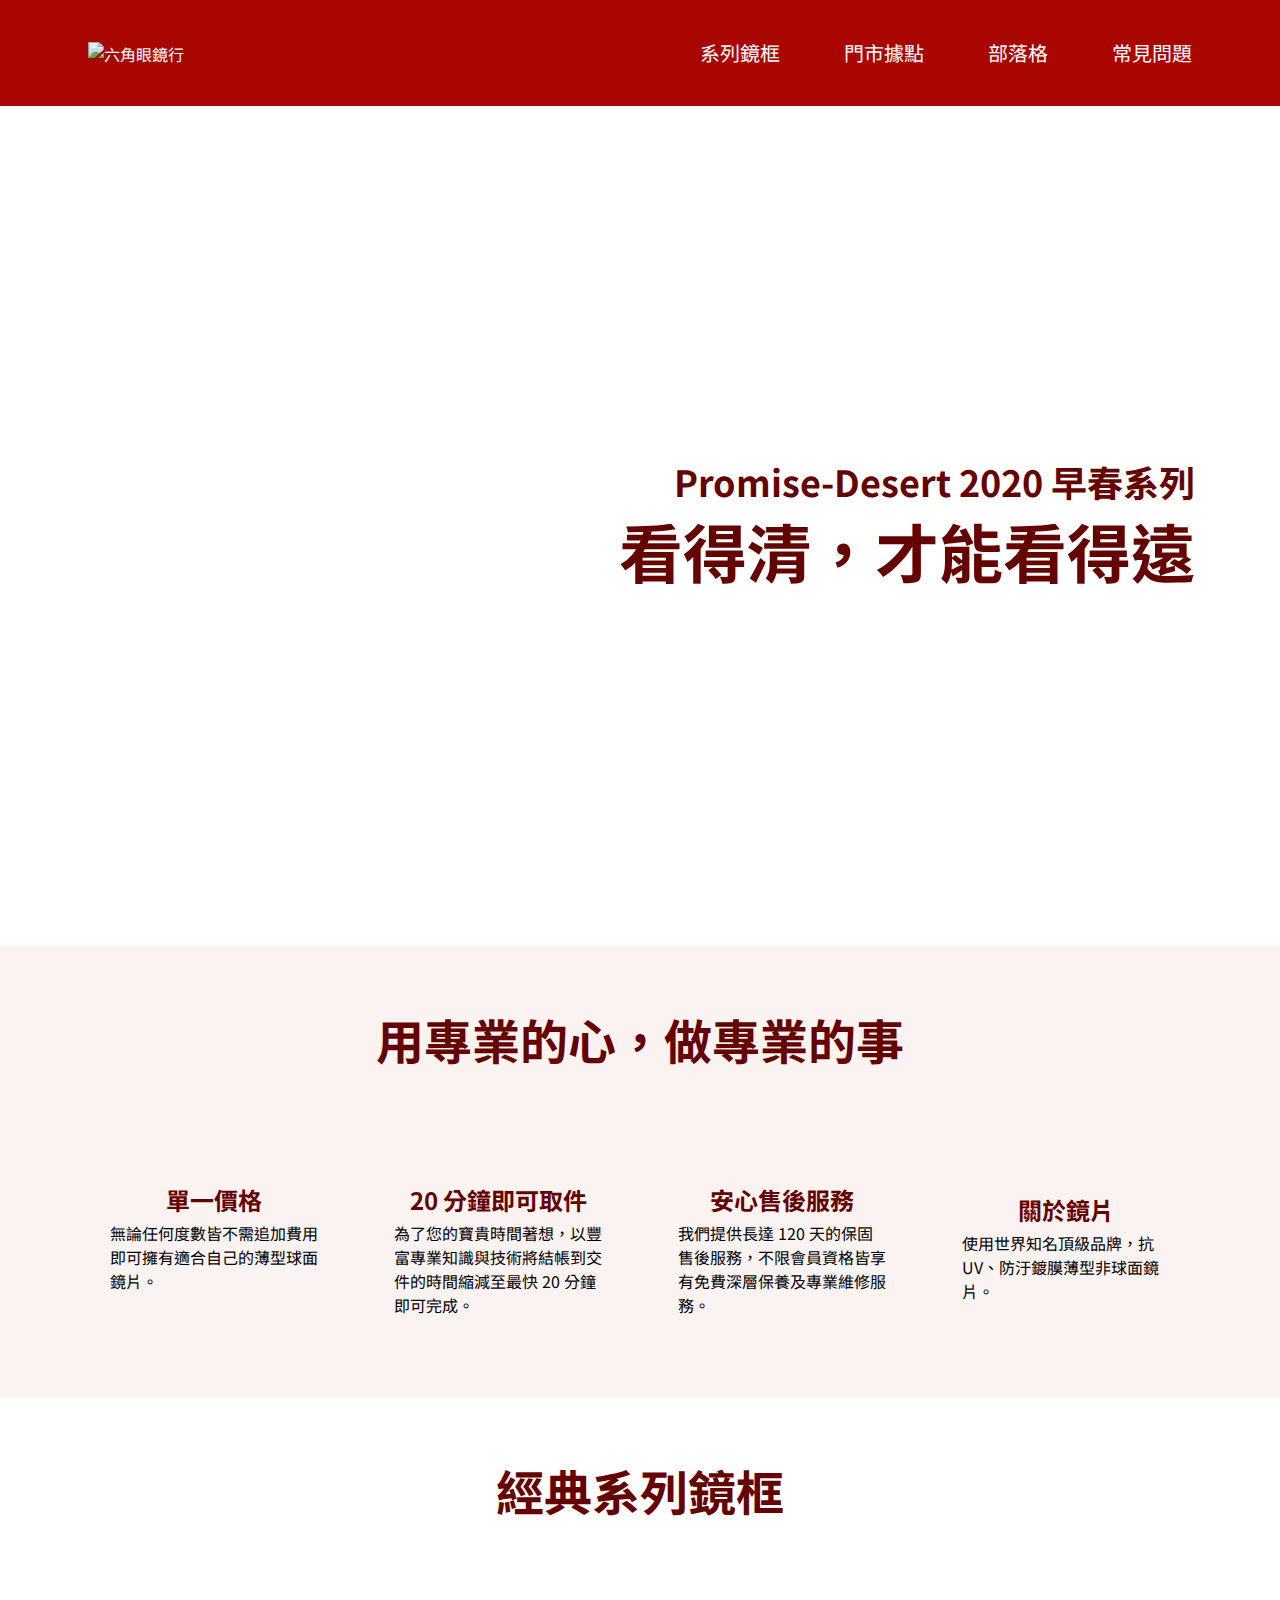
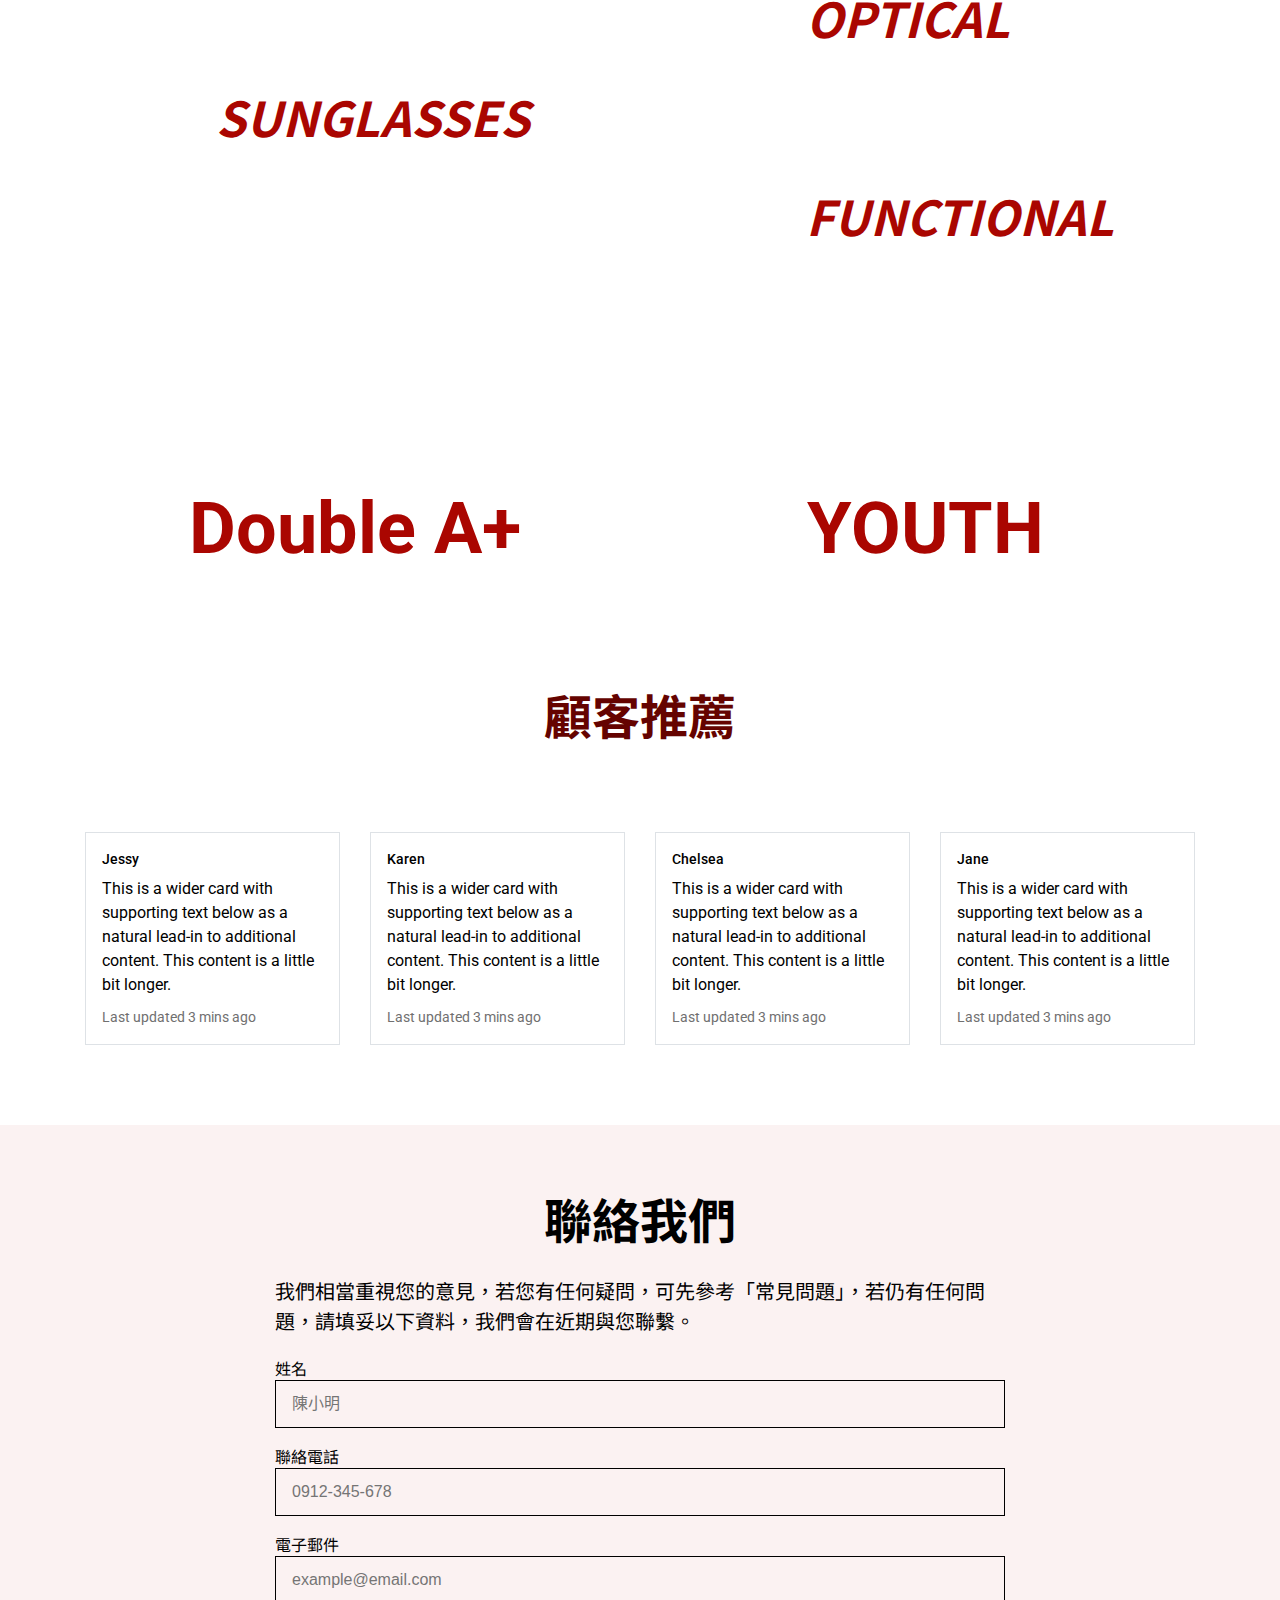
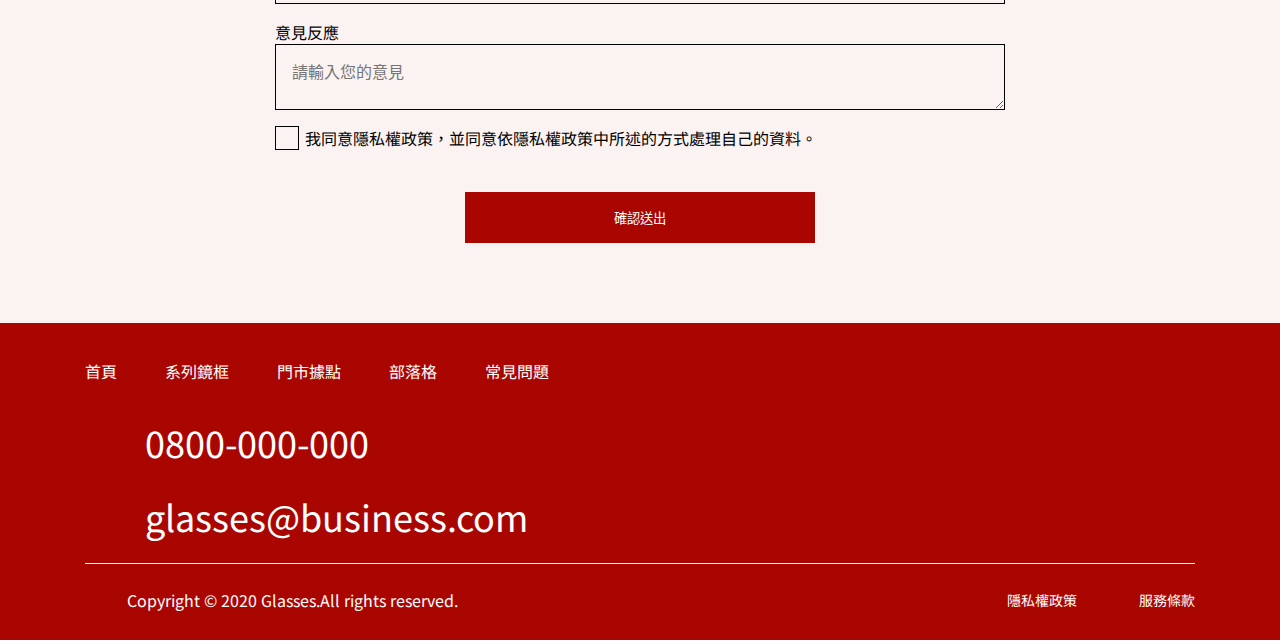
==== index.html @ c28e5b38 "first commit" ====
<!DOCTYPE html>
<html lang="zh-TW">

<head>
  <meta charset="UTF-8">
  <meta name="viewport" content="width=device-width, initial-scale=1.0">
  <meta http-equiv="X-UA-Compatible" content="ie=edge">
  <title>首頁</title>
  <link rel="stylesheet" href="./assets/style/all.css">
  <link href="https://fonts.googleapis.com/css2?family=Noto+Sans+TC:wght@100;300;400;500;700;900&display=swap" rel="stylesheet">
  <link href="https://fonts.googleapis.com/css2?family=Roboto:ital,wght@0,400;0,500;0,700;1,900&display=swap" rel="stylesheet">
</head>

<body>
  <nav class="navbar">
    <a href="index.html" class="logo">
      <img src="https://github.com/hexschool/webLayoutTraining1st/blob/master/week3/logo.png?raw=true"
        alt="六角眼鏡行">
    </a>
    <ul class="navbar-menu">
      <li><a href="#">系列鏡框</a></li>
      <li><a href="location.html">門市據點</a></li>
      <li><a href="#">部落格</a></li>
      <li><a href="fqa.html">常見問題</a></li>
    </ul>
  </nav>

  
<header class="banner">
  <div class="container d-flex flex-column justify-content-center">
    <div class="banner-txt">
      <h2 class="h3">Promise-Desert 2020 早春系列</h2>
      <h1 class="h1">看得清，才能看得遠</h1>
    </div>
  </div>
</header>
<section class="section-padding profession">
  <div class="container">
    <h3 class="section-title">用專業的心，做專業的事</h3>
    <ul class="profession-list d-flex justify-content-center">
      <li class="profession-list__item">
        <img src="https://raw.githubusercontent.com/hexschool/webLayoutTraining1st/4baf15e7aa2800a1e312de01435b7dbf6f654843/week3/icon-dollar.svg" alt="">
        <h4 class="h5">單一價格</h4>
        <p>無論任何度數皆不需追加費用即可擁有適合自己的薄型球面鏡片。</p>
      </li>
      <li class="profession-list__item">
        <img src="https://raw.githubusercontent.com/hexschool/webLayoutTraining1st/4baf15e7aa2800a1e312de01435b7dbf6f654843/week3/icon-clock.svg" alt="">
        <h4 class="h5">20 分鐘即可取件</h4>
        <p>為了您的寶貴時間著想，以豐富專業知識與技術將結帳到交件的時間縮減至最快 20 分鐘即可完成。</p>
      </li>
      <li class="profession-list__item">
        <img src="https://raw.githubusercontent.com/hexschool/webLayoutTraining1st/4baf15e7aa2800a1e312de01435b7dbf6f654843/week3/icon-heart.svg" alt="">
        <h4 class="h5">安心售後服務</h4>
        <p>我們提供長達 120 天的保固售後服務，不限會員資格皆享有免費深層保養及專業維修服務。</p>
      </li>
      <li class="profession-list__item">
        <img src="https://raw.githubusercontent.com/hexschool/webLayoutTraining1st/4baf15e7aa2800a1e312de01435b7dbf6f654843/week3/icon-glasses.svg" alt="">
        <h4 class="h5">關於鏡片</h4>
        <p>使用世界知名頂級品牌，抗UV、防汙鍍膜薄型非球面鏡片。</p>
      </li>
    </ul>
  </div>
</section>
<section class="section-padding classic">
  <div class="container">
    <h3 class="section-title">經典系列鏡框</h3>
    <ul class="classic-list">
      <li class="classic-list__item d-flex">
        <img class="classic-list__item-img"
          src="https://github.com/hexschool/webLayoutTraining1st/blob/master/week3/product-1.png?raw=true" alt="">
        <div class="classic-list__item-title d-flex align-items-center">
          <div class="classic-list__item-icon diamond"></div>
          <h4 class="h2">OPTICAL</h4>
        </div>
      </li>
      <li class="classic-list__item d-flex">
        <img class="classic-list__item-img"
          src="https://github.com/hexschool/webLayoutTraining1st/blob/master/week3/product-2-color.png?raw=true" alt="">
        <div class="classic-list__item-title d-flex align-items-center">
          <div class="classic-list__item-icon sun"></div>
          <h4 class="h2">SUNGLASSES</h4>
        </div>
      </li>
      <li class="classic-list__item d-flex">
        <img class="classic-list__item-img"
          src="https://github.com/hexschool/webLayoutTraining1st/blob/master/week3/product-3.png?raw=true" alt="">
        <div class="classic-list__item-title d-flex align-items-center">
          <div class="classic-list__item-icon thunder"></div>
          <h4 class="h2">FUNCTIONAL</h4>
        </div>
      </li>
    </ul>
  </div>
</section>
<section class="section-padding design">
  <div class="container">
    <h3 class="section-title">聯名設計鏡框</h3>
    <ul class="design-list d-flex justify-content-center">
      <li class="design-list__item">
        <img class="design-list__item-img" src="https://github.com/hexschool/webLayoutTraining1st/blob/master/week3/product-8.png?raw=true" alt="">
        <h4 class="design-list__item-title">Double A+</h4>
      </li>
      <li class="design-list__item">
        <img class="design-list__item-img" src="https://github.com/hexschool/webLayoutTraining1st/blob/master/week3/product-9.png?raw=true" alt="">
        <h4 class="design-list__item-title">YOUTH</h4>
      </li>
    </ul>
  </div>
</section>
<section class="section-padding card">
  <div class="container">
    <h3 class="section-title">顧客推薦</h3>
    <ul class="card-group d-flex justify-content-between">
      <li class="card-group__item">
        <img src="https://github.com/hexschool/webLayoutTraining1st/blob/master/week3/rec-1.png?raw=true" alt="" class="card-img">
        <div class="card-body">
          <div class="card-title">Jessy</div>
          <div class="card-txt">This is a wider card with supporting text below as a natural lead-in to additional content. This content is a little bit longer.</div>
          <div class="card-time">Last updated 3 mins ago</div>
        </div>
      </li>
      <li class="card-group__item">
        <img src="https://github.com/hexschool/webLayoutTraining1st/blob/master/week3/rec-2.png?raw=true" alt="" class="card-img">
        <div class="card-body">
          <div class="card-title">Karen</div>
          <div class="card-txt">This is a wider card with supporting text below as a natural lead-in to additional content. This content is a little bit longer.</div>
          <div class="card-time">Last updated 3 mins ago</div>
        </div>
      </li>
      <li class="card-group__item">
        <img src="https://github.com/hexschool/webLayoutTraining1st/blob/master/week3/rec-3.png?raw=true" alt="" class="card-img">
        <div class="card-body">
          <div class="card-title">Chelsea</div>
          <div class="card-txt">This is a wider card with supporting text below as a natural lead-in to additional content. This content is a little bit longer.</div>
          <div class="card-time">Last updated 3 mins ago</div>
        </div>
      </li>
      <li class="card-group__item">
        <img src="https://github.com/hexschool/webLayoutTraining1st/blob/master/week3/rec-4.png?raw=true" alt="" class="card-img">
        <div class="card-body">
          <div class="card-title">Jane</div>
          <div class="card-txt">This is a wider card with supporting text below as a natural lead-in to additional content. This content is a little bit longer.</div>
          <div class="card-time">Last updated 3 mins ago</div>
        </div>
      </li>
    </ul>
  </div>
</section>
<section class="section-padding contact">
  <div class="container">
    <h3 class="section-title">聯絡我們</h3>
    <form class="form">
      <p class="h6">我們相當重視您的意見，若您有任何疑問，可先參考「常見問題」，若仍有任何問題，請填妥以下資料，我們會在近期與您聯繫。</p>
      <div class="input-group">
        <label for="name">姓名</label>
        <input placeholder="陳小明" class="form-control" type="text" id="name">
      </div>
      <div class="input-group">
        <label for="tel">聯絡電話</label>
        <input placeholder="0912-345-678" class="form-control" type="tel" id="tel">
      </div>
      <div class="input-group">
        <label for="email">電子郵件</label>
        <input placeholder="example@email.com" class="form-control" type="email" id="email">
      </div>
      <div class="input-group">
        <label for="opinion">意見反應</label>
        <textarea placeholder="請輸入您的意見" class="form-control" id="opinion"></textarea>
      </div>
      <div class="form-check">
        <input class="form-check-input" type="checkbox" id="check">
        <label class="form-check-label" for="check">我同意隱私權政策，並同意依隱私權政策中所述的方式處理自己的資料。</label>
      </div>
      <input class="submit-btn" type="submit" value="確認送出">
    </form>
  </div>
</section>


  <footer class="footer">
    <div class="container">
      <div class="d-flex">
        <div>
          <ul class="footer-nav d-flex">
            <li><a href="index.html">首頁</a></li>
            <li><a href="#">系列鏡框</a></li>
            <li><a href="location.html">門市據點</a></li>
            <li><a href="#">部落格</a></li>
            <li><a href="fqa.html">常見問題</a></li>
          </ul>
          <p>
            <img src="https://raw.githubusercontent.com/hexschool/webLayoutTraining1st/4baf15e7aa2800a1e312de01435b7dbf6f654843/week3/icon-phone.svg" alt="">
            <a href="tel:+0800-000-000">0800-000-000</a>
          </p>
          <p>
            <img src="https://raw.githubusercontent.com/hexschool/webLayoutTraining1st/4baf15e7aa2800a1e312de01435b7dbf6f654843/week3/icon-mail.svg" alt="">
            <a href="mailto:glasses@business.com">glasses@business.com</a>
          </p>  
        </div>
        <ul class="footer-social d-flex">
          <li>
            <a href="#">
              <img src="https://raw.githubusercontent.com/hexschool/webLayoutTraining1st/4baf15e7aa2800a1e312de01435b7dbf6f654843/week3/icon-fb.svg" alt="">
            </a>
          </li>
          <li>
            <a href="#">
              <img src="https://raw.githubusercontent.com/hexschool/webLayoutTraining1st/4baf15e7aa2800a1e312de01435b7dbf6f654843/week3/icon-ig.svg" alt="">
            </a>
          </li>
          <li>
            <a href="#">
              <img src="https://raw.githubusercontent.com/hexschool/webLayoutTraining1st/4baf15e7aa2800a1e312de01435b7dbf6f654843/week3/icon-line.svg" alt="">
            </a>
          </li>
        </ul>
      </div>     
      <div class="footer-copyright">
        <div class="footer-logo">
          <img src="https://github.com/hexschool/webLayoutTraining1st/blob/master/week3/logo.png?raw=true" alt="">
          <span>Copyright © 2020 Glasses.All rights reserved.</span>
        </div>
        <ul class="policy">
          <li><a href="#">隱私權政策</a></li>
          <li><a href="#">服務條款</a></li>
        </ul>
      </div>
    </div>    
  </footer>

  <script src="./assets/js/vendors.js"></script>
  <script src="./assets/js/all.js"></script>
</body>

</html>
---- assets/style/all.css ----
@charset "UTF-8";
.d-flex {
  display: -webkit-box;
  display: -ms-flexbox;
  display: flex; }

.flex-column {
  -webkit-box-orient: vertical;
  -webkit-box-direction: normal;
      -ms-flex-direction: column;
          flex-direction: column; }

.justify-content-center {
  -webkit-box-pack: center;
      -ms-flex-pack: center;
          justify-content: center; }

.justify-content-end {
  -webkit-box-pack: end;
      -ms-flex-pack: end;
          justify-content: flex-end; }

.justify-content-between {
  -webkit-box-pack: justify;
      -ms-flex-pack: justify;
          justify-content: space-between; }

.align-items-center {
  -webkit-box-align: center;
      -ms-flex-align: center;
          align-items: center; }

.flex-wrap {
  -ms-flex-wrap: wrap;
      flex-wrap: wrap; }

.h1 {
  font-size: 4rem; }

.h2 {
  font-size: 3rem; }

.h3 {
  font-size: 2.25rem; }

.h4 {
  font-size: 2rem; }

.h5 {
  font-size: 1.5rem; }

.h6 {
  font-size: 1.25rem; }

.pt-8 {
  padding-top: 64px; }

.pb-10 {
  padding-top: 80px; }

/* http://meyerweb.com/eric/tools/css/reset/ 
  v2.0 | 20110126
  License: none (public domain)
*/
html, body, div, span, applet, object, iframe,
h1, h2, h3, h4, h5, h6, p, blockquote, pre,
a, abbr, acronym, address, big, cite, code,
del, dfn, em, img, ins, kbd, q, s, samp,
small, strike, strong, sub, sup, tt, var,
b, u, i, center,
dl, dt, dd, ol, ul, li,
fieldset, form, label, legend,
table, caption, tbody, tfoot, thead, tr, th, td,
article, aside, canvas, details, embed,
figure, figcaption, footer, header, hgroup,
menu, nav, output, ruby, section, summary,
time, mark, audio, video {
  margin: 0;
  padding: 0;
  border: 0;
  font-size: 100%;
  font: inherit;
  vertical-align: baseline; }

/* HTML5 display-role reset for older browsers */
article, aside, details, figcaption, figure,
footer, header, hgroup, menu, nav, section {
  display: block; }

body {
  line-height: 1; }

ol, ul {
  list-style: none; }

blockquote, q {
  quotes: none; }

blockquote:before, blockquote:after,
q:before, q:after {
  content: '';
  content: none; }

table {
  border-collapse: collapse;
  border-spacing: 0; }

*, *::before, *::after {
  -webkit-box-sizing: border-box;
          box-sizing: border-box; }

img {
  max-width: 100%;
  height: auto;
  vertical-align: middle; }

a {
  text-decoration: none;
  display: block;
  color: #fff; }

html {
  font-size: 16px; }

body {
  font-family: -apple-system, BlinkMacSystemFont, "Segoe UI", "Microsoft JhengHei", "Noto Sans TC", Roboto, "Helvetica Neue", Arial, sans-serif;
  line-height: 1.5; }

h1, h2, h3, h4, h5, h6 {
  font-weight: bold;
  line-height: 1.4;
  font-family: 'Noto Sans TC', sans-serif; }

.navbar {
  background-color: #AA0601;
  display: -webkit-box;
  display: -ms-flexbox;
  display: flex;
  -webkit-box-pack: justify;
      -ms-flex-pack: justify;
          justify-content: space-between;
  -webkit-box-align: center;
      -ms-flex-align: center;
          align-items: center;
  padding: 30px 88px; }

.navbar-menu {
  display: -webkit-box;
  display: -ms-flexbox;
  display: flex;
  -ms-flex-wrap: wrap;
      flex-wrap: wrap; }
  .navbar-menu a {
    font-size: 20px;
    margin-left: 64px;
    position: relative;
    padding: 8px 0; }
    .navbar-menu a:hover:after {
      left: 0;
      right: 0; }
    .navbar-menu a:after {
      content: '';
      position: absolute;
      left: 50%;
      right: 50%;
      height: 2px;
      background-color: #fff;
      bottom: 0px;
      -webkit-transition: .3s;
      -o-transition: .3s;
      transition: .3s; }

@media (max-width: 992px) {
  .navbar {
    padding: 30px 39px; }
  .navbar-menu a {
    margin-left: 40px; } }

@media (max-width: 767px) {
  .navbar {
    display: block;
    padding: 0px; }
  .logo {
    padding: 10px 0;
    text-align: center; }
    .logo img {
      width: 48px; }
  .navbar-menu {
    -webkit-box-pack: center;
        -ms-flex-pack: center;
            justify-content: center; }
    .navbar-menu li {
      width: 50%;
      text-align: center;
      border: 1px solid #fff; }
    .navbar-menu a {
      margin-left: 0px; }
      .navbar-menu a:hover {
        background-color: #450200; }
      .navbar-menu a:after {
        display: none; } }

.footer {
  background-color: #AA0601;
  padding: 36px 0 28px; }
  .footer a {
    -webkit-transform: translateY(0px);
        -ms-transform: translateY(0px);
            transform: translateY(0px);
    -webkit-transition: .3s;
    -o-transition: .3s;
    transition: .3s; }
    .footer a:hover {
      -webkit-transform: translateY(-4px);
          -ms-transform: translateY(-4px);
              transform: translateY(-4px); }
  .footer p {
    display: -webkit-box;
    display: -ms-flexbox;
    display: flex;
    font-size: 36px;
    margin-bottom: 20px; }
    .footer p img {
      width: 48px;
      margin-right: 12px; }

.footer-nav {
  margin-bottom: 32px; }
  .footer-nav li + li {
    margin-left: 48px; }
  .footer-nav a {
    font-size: 16px; }

.footer-copyright {
  display: -webkit-box;
  display: -ms-flexbox;
  display: flex;
  -webkit-box-align: center;
      -ms-flex-align: center;
          align-items: center;
  padding-top: 24px;
  border-top: 1px solid #fff;
  color: #fff; }

.footer-logo img {
  margin-right: 38px; }

.footer-logo span {
  font-size: 16px; }

.policy {
  display: -webkit-box;
  display: -ms-flexbox;
  display: flex;
  margin-left: auto; }
  .policy li:first-child {
    margin-right: 62px; }
  .policy a {
    font-size: 14px; }

.footer-social {
  margin-left: auto; }
  .footer-social li {
    margin-left: 32px; }

@media (max-width: 992px) {
  .footer {
    padding: 40px 0; }
    .footer p {
      font-size: 20px;
      margin-bottom: 15px; }
      .footer p:last-child {
        margin-bottom: 28px; }
      .footer p img {
        width: 28px;
        margin-right: 10px; }
  .footer-nav {
    margin-bottom: 24px; }
    .footer-nav li + li {
      margin-left: 40px; }
  .footer-social li {
    margin-left: 24px; }
  .footer-social img {
    width: 24px; }
  .footer-logo img {
    display: none; }
  .policy li:first-child {
    margin-right: 24px; } }

@media (max-width: 767px) {
  .footer {
    padding: 24px 0 21px; }
    .footer p {
      font-size: 16px;
      margin-bottom: 8px; }
      .footer p:last-child {
        margin-bottom: 24px; }
      .footer p img {
        width: 20px;
        margin-right: 5px; }
  .footer-nav {
    display: none; }
  .footer-copyright {
    -webkit-box-orient: vertical;
    -webkit-box-direction: normal;
        -ms-flex-direction: column;
            flex-direction: column;
    -webkit-box-align: start;
        -ms-flex-align: start;
            align-items: start;
    padding-top: 18px;
    position: relative; }
  .footer-logo img {
    display: block;
    width: 46px;
    margin-right: 0;
    position: absolute;
    bottom: 0;
    right: 0; }
  .policy {
    display: block;
    margin-left: 0; }
    .policy li {
      margin-top: 8px; } }

.container {
  max-width: 1110px;
  margin: 0 auto; }

@media (max-width: 992px) {
  .container {
    max-width: 960px;
    margin: 0 auto;
    padding: 0 39px; } }

@media (max-width: 767px) {
  .container {
    max-width: 100%;
    margin: 0 auto;
    padding: 0 15px; } }

.banner {
  height: 840px;
  background: url(https://github.com/hexschool/webLayoutTraining1st/blob/master/week3/banner.png?raw=true) center center/cover; }
  .banner .container {
    height: 100%; }

.banner-txt {
  text-align: right;
  color: #650300; }

@media (max-width: 992px) {
  .banner-txt .h1 {
    font-size: 48px; }
  .banner-txt .h3 {
    font-size: 20px; } }

@media (max-width: 767px) {
  .banner {
    height: 394px; }
  .banner-txt .h1 {
    font-size: 32px; }
  .banner-txt .h3 {
    font-size: 16px; } }

.section-padding {
  padding-top: 60px;
  padding-bottom: 80px; }

.section-title {
  text-align: center;
  font-size: 48px;
  margin-bottom: 60px;
  color: #650300; }

@media (max-width: 992px) {
  .section-padding {
    padding: 40px 0px; }
  .section-title {
    font-size: 32px;
    margin-bottom: 32px; } }

@media (max-width: 767px) {
  .section-padding {
    padding: 32px 0px; }
  .section-title {
    font-size: 24px;
    margin-bottom: 20px; } }

.profession {
  background-color: #AA06010D; }
  .profession .h5 {
    color: #650300;
    margin-bottom: 4px; }

.profession-list {
  -webkit-box-align: baseline;
      -ms-flex-align: baseline;
          align-items: baseline; }
  .profession-list__item {
    text-align: center;
    width: 208px;
    cursor: pointer; }
    .profession-list__item:nth-child(n+2) {
      margin-left: 76px; }
    .profession-list__item:last-child img {
      margin: 30px 0; }
    .profession-list__item img {
      margin-bottom: 40px;
      -webkit-transform: rotateY(0deg) translateY(0px);
              transform: rotateY(0deg) translateY(0px);
      -webkit-transition: .5s;
      -o-transition: .5s;
      transition: .5s; }
    .profession-list__item p {
      text-align: left; }
    .profession-list__item:hover img {
      -webkit-transform: rotateY(180deg) translateY(-10px);
              transform: rotateY(180deg) translateY(-10px); }

@media (max-width: 992px) {
  .profession-list {
    -ms-flex-wrap: wrap;
        flex-wrap: wrap;
    -webkit-box-pack: justify;
        -ms-flex-pack: justify;
            justify-content: space-between;
    width: 597px;
    margin: auto; }
    .profession-list__item {
      width: 237px;
      margin-bottom: 40px; }
      .profession-list__item:nth-child(n+2) {
        margin-left: 0px; }
      .profession-list__item:nth-child(n+3) {
        margin-bottom: 0px; }
      .profession-list__item:last-child img {
        margin: 12px 0; }
      .profession-list__item img {
        margin-bottom: 16px;
        width: 80px; }
      .profession-list__item .h5 {
        font-size: 20px; } }

@media (max-width: 767px) {
  .profession-list {
    width: initial;
    -ms-flex-wrap: wrap;
        flex-wrap: wrap;
    -webkit-box-orient: vertical;
    -webkit-box-direction: normal;
        -ms-flex-direction: column;
            flex-direction: column;
    -webkit-box-align: center;
        -ms-flex-align: center;
            align-items: center; }
    .profession-list__item:nth-child(3) {
      margin-bottom: 40px; } }

.classic-list__item:nth-child(n+2) {
  margin-top: 32px; }

.classic-list__item:nth-child(2) {
  -webkit-box-orient: horizontal;
  -webkit-box-direction: reverse;
      -ms-flex-direction: row-reverse;
          flex-direction: row-reverse; }
  .classic-list__item:nth-child(2) .classic-list__item-img {
    -webkit-filter: grayscale(100%);
            filter: grayscale(100%);
    -webkit-transition: .2s;
    -o-transition: .2s;
    transition: .2s; }
    .classic-list__item:nth-child(2) .classic-list__item-img:hover {
      -webkit-filter: grayscale(0%);
              filter: grayscale(0%); }

.classic-list__item-img {
  width: 635px; }

.classic-list__item-title {
  font-weight: 900;
  font-style: italic;
  font-family: 'Roboto', sans-serif;
  margin: 0 30px;
  color: #AA0601; }

.classic-list__item-icon {
  margin-right: 8px;
  height: 48px;
  width: 48px;
  background-position: center center;
  background-size: contain;
  background-repeat: no-repeat; }

.classic-list .diamond {
  background-image: url(https://raw.githubusercontent.com/hexschool/webLayoutTraining1st/7059003f6d011be52053cb5e63d68f3999af01d7/week3/icon-diamond.svg); }

.classic-list .sun {
  background-image: url(https://raw.githubusercontent.com/hexschool/webLayoutTraining1st/7059003f6d011be52053cb5e63d68f3999af01d7/week3/icon-sun.svg); }

.classic-list .thunder {
  background-image: url(https://raw.githubusercontent.com/hexschool/webLayoutTraining1st/7059003f6d011be52053cb5e63d68f3999af01d7/week3/icon-thunder.svg); }

@media (max-width: 992px) {
  .classic-list {
    width: 690px;
    margin: auto; }
    .classic-list__item:nth-child(n+2) {
      margin-top: 8px; }
    .classic-list__item:nth-child(2) {
      -webkit-box-orient: initial;
      -webkit-box-direction: initial;
          -ms-flex-direction: initial;
              flex-direction: initial; }
    .classic-list__item-img {
      width: 390px; }
    .classic-list__item-title {
      margin: 0 0 0 30px; }
      .classic-list__item-title .h2 {
        font-size: 28px; }
    .classic-list__item-icon {
      height: 32px;
      width: 32px; } }

@media (max-width: 767px) {
  .classic-list {
    max-width: 345px;
    width: 100%; }
    .classic-list__item {
      position: relative; }
    .classic-list__item-img {
      width: 100%; }
    .classic-list__item-title {
      position: absolute;
      top: 50%;
      left: 50%;
      -webkit-transform: translate(-50%, -50%);
          -ms-transform: translate(-50%, -50%);
              transform: translate(-50%, -50%);
      margin: 0px; }
      .classic-list__item-title .h2 {
        font-size: 28px;
        color: #fff; }
    .classic-list .diamond {
      background-image: url(https://raw.githubusercontent.com/hexschool/webLayoutTraining1st/7059003f6d011be52053cb5e63d68f3999af01d7/week3/icon-diamond-white.svg); }
    .classic-list .sun {
      background-image: url(https://raw.githubusercontent.com/hexschool/webLayoutTraining1st/7059003f6d011be52053cb5e63d68f3999af01d7/week3/icon-sun-white.svg); }
    .classic-list .thunder {
      background-image: url(https://raw.githubusercontent.com/hexschool/webLayoutTraining1st/7059003f6d011be52053cb5e63d68f3999af01d7/week3/icon-thunder-white.svg); } }

.design {
  background: url(https://hexschool.github.io/webLayoutTraining1st/week3/bg.png) center center/cover; }
  .design .section-title {
    color: #fff; }

.design-list__item {
  width: 540px;
  position: relative; }
  .design-list__item:first-child {
    margin-right: 30px; }
  .design-list__item:before {
    content: '';
    position: absolute;
    top: 0;
    bottom: 0;
    left: 0;
    right: 0;
    background-color: rgba(255, 255, 255, 0.5);
    -webkit-transition: .5s;
    -o-transition: .5s;
    transition: .5s; }
  .design-list__item:hover:before {
    background-color: rgba(255, 255, 255, 0); }

.design-list__item-title {
  position: absolute;
  top: 50%;
  left: 50%;
  -webkit-transform: translate(-50%, -50%);
      -ms-transform: translate(-50%, -50%);
          transform: translate(-50%, -50%);
  color: #AA0601;
  font-size: 72px;
  font-family: 'Roboto', sans-serif;
  white-space: nowrap; }

@media (max-width: 992px) {
  .design-list__item {
    width: 330px; }
  .design-list__item-title {
    font-size: 32px; } }

@media (max-width: 767px) {
  .design-list {
    -webkit-box-orient: vertical;
    -webkit-box-direction: normal;
        -ms-flex-direction: column;
            flex-direction: column; }
    .design-list__item {
      max-width: 345px;
      width: 100%;
      margin: 0 auto; }
      .design-list__item:first-child {
        margin-right: auto;
        margin-bottom: 16px; }
    .design-list__item-img {
      width: 100%; } }

.card-group__item {
  width: 255px;
  -webkit-transform: translateY(0px);
      -ms-transform: translateY(0px);
          transform: translateY(0px);
  -webkit-transition: .5s;
  -o-transition: .5s;
  transition: .5s; }
  .card-group__item:hover {
    -webkit-transform: translateY(-10px);
        -ms-transform: translateY(-10px);
            transform: translateY(-10px);
    -webkit-box-shadow: 5px 15px 10px -10px rgba(0, 0, 0, 0.3);
            box-shadow: 5px 15px 10px -10px rgba(0, 0, 0, 0.3); }
    .card-group__item:hover .card-body {
      background-color: #AA06010D; }

.card-group .card-img {
  width: 100%; }

.card-group .card-body {
  padding: 16px;
  border: 1px solid #DEE2E6;
  font-family: 'Roboto', sans-serif;
  font-size: 14px;
  -webkit-transition: .5s;
  -o-transition: .5s;
  transition: .5s; }

.card-group .card-title {
  font-weight: 500; }

.card-group .card-txt {
  font-size: 16px;
  margin: 7px 0 10px; }

.card-group .card-time {
  color: #707070; }

@media (max-width: 992px) {
  .card-group {
    -webkit-box-pack: center;
        -ms-flex-pack: center;
            justify-content: center;
    -ms-flex-wrap: wrap;
        flex-wrap: wrap; }
    .card-group__item {
      width: 330px; }
      .card-group__item:nth-child(n+3) {
        margin-top: 28px; }
      .card-group__item:nth-child(odd) {
        margin-right: 30px; }
    .card-group .card-txt {
      margin: 16px 0; } }

@media (max-width: 767px) {
  .card-group {
    -webkit-box-orient: vertical;
    -webkit-box-direction: normal;
        -ms-flex-direction: column;
            flex-direction: column; }
    .card-group__item {
      max-width: 345px;
      width: 100%;
      margin: auto; }
      .card-group__item:nth-child(n+2) {
        margin-top: 16px; }
      .card-group__item:nth-child(odd) {
        margin-right: auto; }
    .card-group .card-txt {
      margin: 16px 0; } }

.contact {
  background-color: #AA06010D; }
  .contact .section-title {
    color: #000;
    margin-bottom: 24px; }

.form {
  width: 730px;
  margin: auto; }
  .form .h6 {
    margin-bottom: 20px; }

.input-group {
  margin-bottom: 16px; }

.form-control {
  display: block;
  width: 100%;
  padding: 14px 16px;
  font-size: 16px;
  border: 1px solid #000;
  background: transparent; }

.form-check {
  position: relative;
  padding-left: 30px; }

.form-check-input {
  width: 24px;
  height: 24px;
  border: 1px solid #000;
  margin: 0;
  vertical-align: top;
  display: none; }
  .form-check-input:checked + .form-check-label:after {
    display: block; }

.form-check-label {
  cursor: pointer; }
  .form-check-label:before {
    content: '';
    position: absolute;
    width: 24px;
    height: 24px;
    border: 1px solid #000;
    top: 0;
    left: 0; }
  .form-check-label:after {
    content: '✔';
    position: absolute;
    top: -13px;
    left: 0px;
    font-size: 30px;
    font-weight: bold;
    color: #AA0601;
    display: none; }

.submit-btn {
  width: 350px;
  background-color: #AA0601;
  padding: 16px 0;
  text-align: center;
  color: #fff;
  border: none;
  display: block;
  margin: auto;
  margin-top: 42px;
  cursor: pointer; }
  .submit-btn:hover {
    background-color: #650300; }

@media (max-width: 992px) {
  .form {
    width: 450px; }
    .form .h6 {
      margin-bottom: 12px; }
  .input-group {
    margin-bottom: 8px; }
  .submit-btn {
    width: 200px;
    padding: 8px 0;
    margin-top: 20px; } }

@media (max-width: 767px) {
  .form {
    max-width: 345px;
    width: 100%; }
    .form .h6 {
      margin-bottom: 8px; }
  .submit-btn {
    width: 165px;
    margin-top: 24px; } }

.info-banner {
  background: url(https://github.com/hexschool/webLayoutTraining1st/blob/master/week3/qa.png?raw=true) center center/cover;
  height: 304px; }
  .info-banner .container {
    height: 100%; }
  .info-banner__txt {
    -webkit-box-align: center;
        -ms-flex-align: center;
            align-items: center; }
  .info-banner__icon {
    margin-left: 24px;
    width: 58px;
    height: 58px; }

.fqa {
  padding: 80px 0 264px; }
  .fqa__title {
    margin-bottom: 36px; }
  .fqa__item {
    margin-bottom: 40px; }
  .fqa__question {
    margin-bottom: 16px; }
  .fqa__ans {
    margin-left: 95px; }

@media (max-width: 992px) {
  .info-banner__title {
    font-size: 48px; }
  .info-banner__icon {
    margin-left: 16px;
    width: 48px;
    height: 48px; }
  .fqa {
    padding: 40px 0 64px; }
    .fqa__ans {
      margin-left: 59px; } }

@media (max-width: 767px) {
  .info-banner {
    height: 143px;
    background-position: 35% center;
    width: 100%; }
    .info-banner__title {
      font-size: 28px; }
    .info-banner__icon {
      margin-left: 8px;
      width: 24px;
      height: 24px; }
  .fqa {
    padding: 24px 0px 36px;
    width: 100%; }
    .fqa__title {
      font-size: 20px;
      margin-bottom: 12px; }
    .fqa__item {
      margin-bottom: 20px; }
    .fqa__question {
      font-size: 16px;
      margin-bottom: 8px; }
    .fqa__ans {
      font-size: 14px;
      margin-left: 0px; } }

.location {
  padding-top: 16px;
  padding-bottom: 272px; }

@media (max-width: 992px) {
  .location {
    padding-top: 8px;
    padding-bottom: 84px; } }

@media (max-width: 767px) {
  .location {
    padding-bottom: 40px; } }

.select-area {
  margin-bottom: 32px; }

.custom-select {
  margin-left: 20px;
  width: 324px;
  padding: 10px;
  font-size: 18px; }

.location__item {
  width: calc( 100% / 3 - 60px);
  margin-bottom: 32px; }
  .location__item:nth-child(2), .location__item:nth-child(5) {
    margin: 0 30px; }

.location__img {
  height: 224px;
  overflow: hidden; }

.location__title, .location__info {
  padding: 12px 24px;
  border: 1px solid #00000020; }

.location__info {
  font-size: 20px; }
  .location__info img {
    width: 21px;
    height: 21px;
    margin-right: 12px; }

.location__info-item {
  margin-bottom: 8px; }
  .location__info-item:last-child {
    margin-bottom: 0; }

.location__detail-btn {
  display: block;
  width: 100%;
  border: solid 1px #00000020;
  padding: 20px 0;
  background-color: #000000;
  color: #fff;
  font-size: 19px;
  cursor: pointer; }
  .location__detail-btn:hover {
    background-color: #650300; }

@media (max-width: 992px) {
  .select-area {
    margin-bottom: 24px; }
    .select-area .h5 {
      font-size: 16px; }
  .custom-select {
    width: 237px;
    padding: 12px 0;
    font-size: 16px; }
  .location__list {
    -webkit-box-pack: justify;
        -ms-flex-pack: justify;
            justify-content: space-between;
    width: calc( 330px*2 + 30px); }
  .location__item {
    width: 330px;
    margin-bottom: 20px; }
    .location__item:nth-child(2), .location__item:nth-child(5) {
      margin: initial; }
  .location__img {
    height: 164px; }
  .location__title {
    font-size: 16px; }
  .location__info {
    font-size: 14px; }
  .location__detail-btn {
    padding: 16px 0;
    font-size: 14px; } }

@media (max-width: 767px) {
  .select-area {
    margin-bottom: 20px; }
    .select-area .h5 {
      font-size: 14px;
      white-space: nowrap; }
  .custom-select {
    -webkit-box-flex: 1;
        -ms-flex-positive: 1;
            flex-grow: 1;
    padding: 8px 0;
    font-size: 14px; }
  .location__list {
    -webkit-box-orient: vertical;
    -webkit-box-direction: normal;
        -ms-flex-direction: column;
            flex-direction: column;
    margin: 0 auto;
    max-width: 345px;
    width: 100%; }
  .location__item {
    width: 100%;
    margin-bottom: 16px; }
    .location__item:nth-child(2), .location__item:nth-child(5) {
      margin-bottom: 16px; } }

/*# sourceMappingURL=all.css.map */
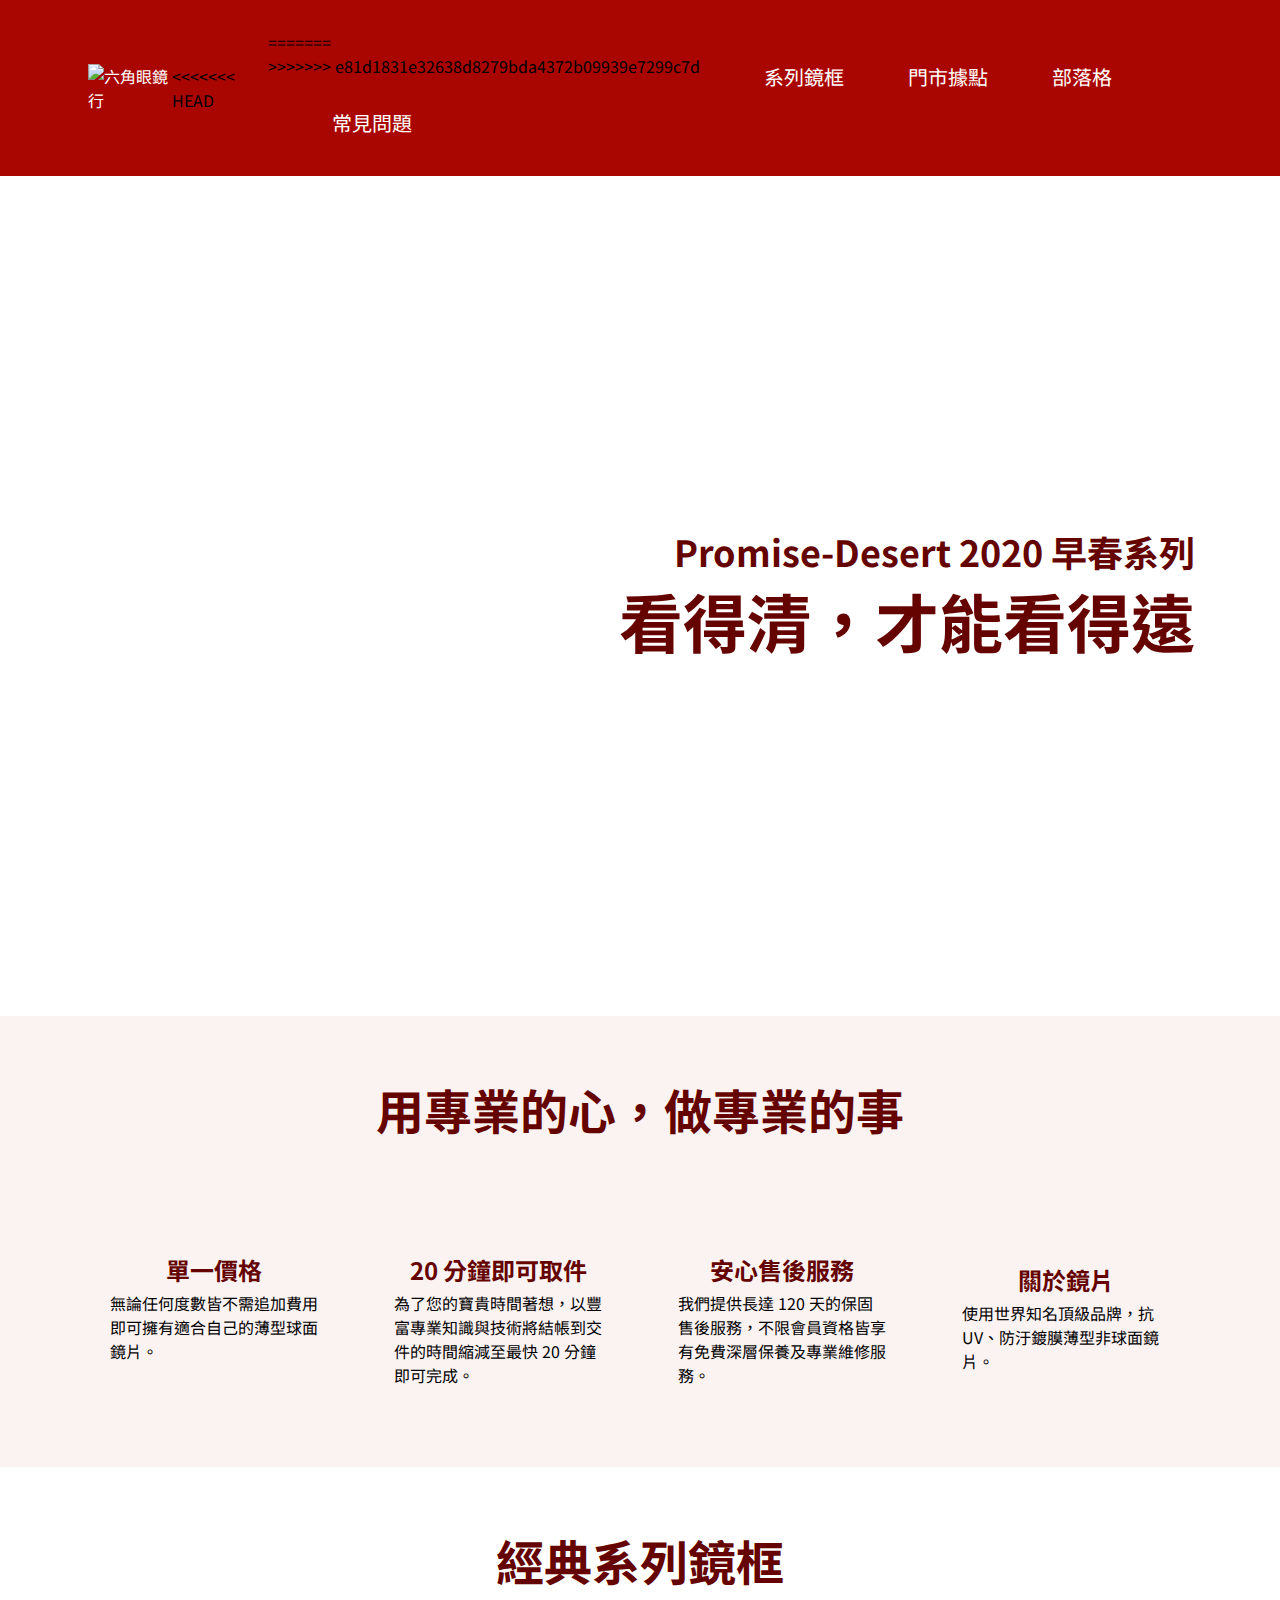
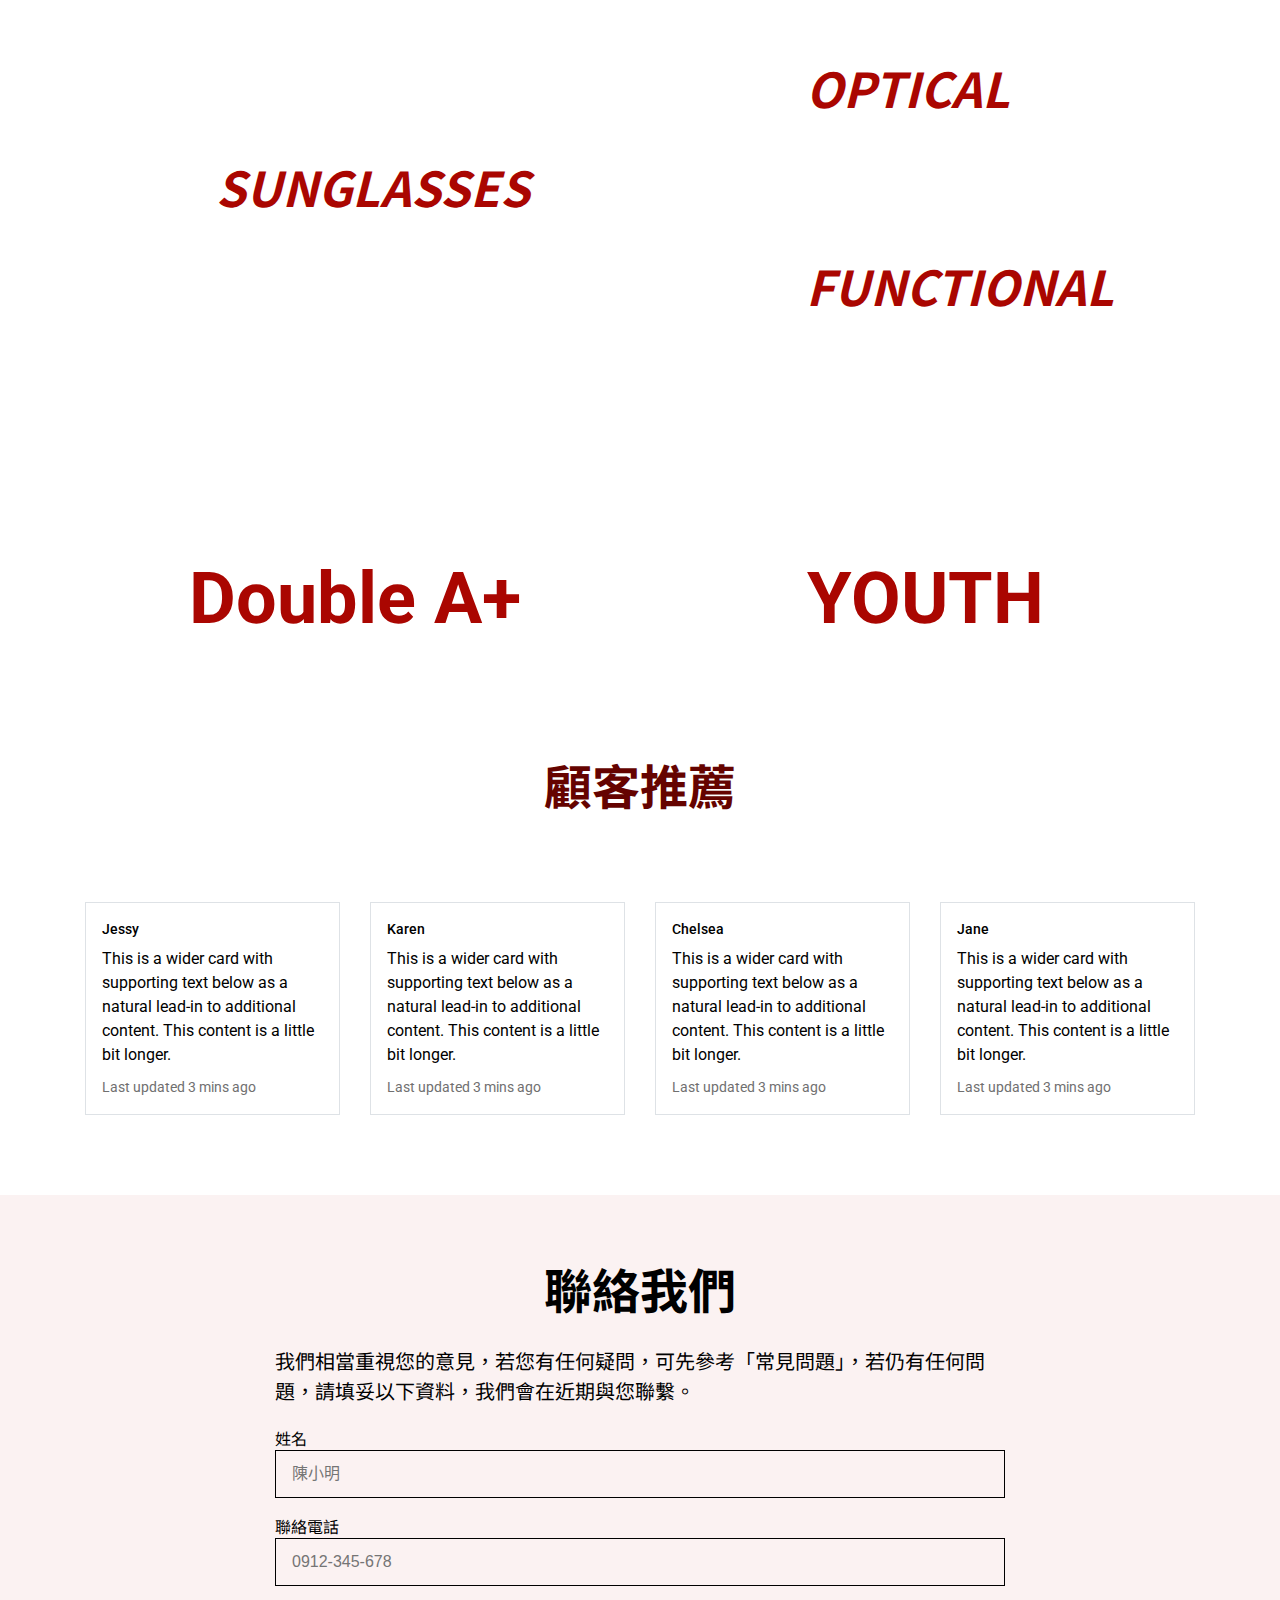
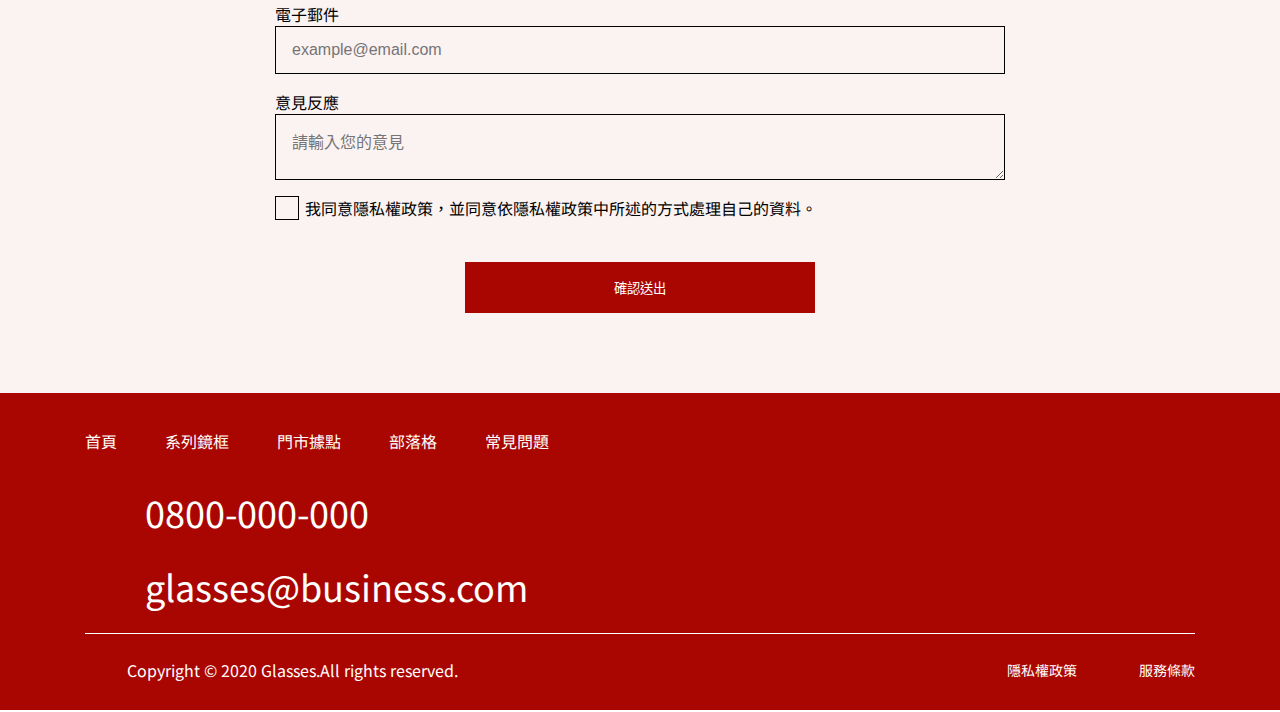
==== commit 86f10515: "update" ====
--- a/index.html
+++ b/index.html
@@ -12,13 +12,17 @@
 </head>
 
 <body>
-  <nav class="navbar">
+  <nav class="navbar d-flex justify-content-between align-items-center">
     <a href="index.html" class="logo">
       <img src="https://github.com/hexschool/webLayoutTraining1st/blob/master/week3/logo.png?raw=true"
         alt="六角眼鏡行">
     </a>
+<<<<<<< HEAD
+    <ul class="navbar-menu d-flex flex-wrap">
+=======
     <ul class="navbar-menu">
-      <li><a href="#">系列鏡框</a></li>
+>>>>>>> e81d1831e32638d8279bda4372b09939e7299c7d
+      <li><a href="product-opt.html">系列鏡框</a></li>
       <li><a href="location.html">門市據點</a></li>
       <li><a href="#">部落格</a></li>
       <li><a href="fqa.html">常見問題</a></li>
@@ -188,11 +192,11 @@
             <li><a href="#">部落格</a></li>
             <li><a href="fqa.html">常見問題</a></li>
           </ul>
-          <p>
+          <p class="d-flex">
             <img src="https://raw.githubusercontent.com/hexschool/webLayoutTraining1st/4baf15e7aa2800a1e312de01435b7dbf6f654843/week3/icon-phone.svg" alt="">
             <a href="tel:+0800-000-000">0800-000-000</a>
           </p>
-          <p>
+          <p class="d-flex">
             <img src="https://raw.githubusercontent.com/hexschool/webLayoutTraining1st/4baf15e7aa2800a1e312de01435b7dbf6f654843/week3/icon-mail.svg" alt="">
             <a href="mailto:glasses@business.com">glasses@business.com</a>
           </p>  
@@ -215,12 +219,12 @@
           </li>
         </ul>
       </div>     
-      <div class="footer-copyright">
+      <div class="footer-copyright d-flex align-items-center">
         <div class="footer-logo">
           <img src="https://github.com/hexschool/webLayoutTraining1st/blob/master/week3/logo.png?raw=true" alt="">
           <span>Copyright © 2020 Glasses.All rights reserved.</span>
         </div>
-        <ul class="policy">
+        <ul class="policy d-flex">
           <li><a href="#">隱私權政策</a></li>
           <li><a href="#">服務條款</a></li>
         </ul>
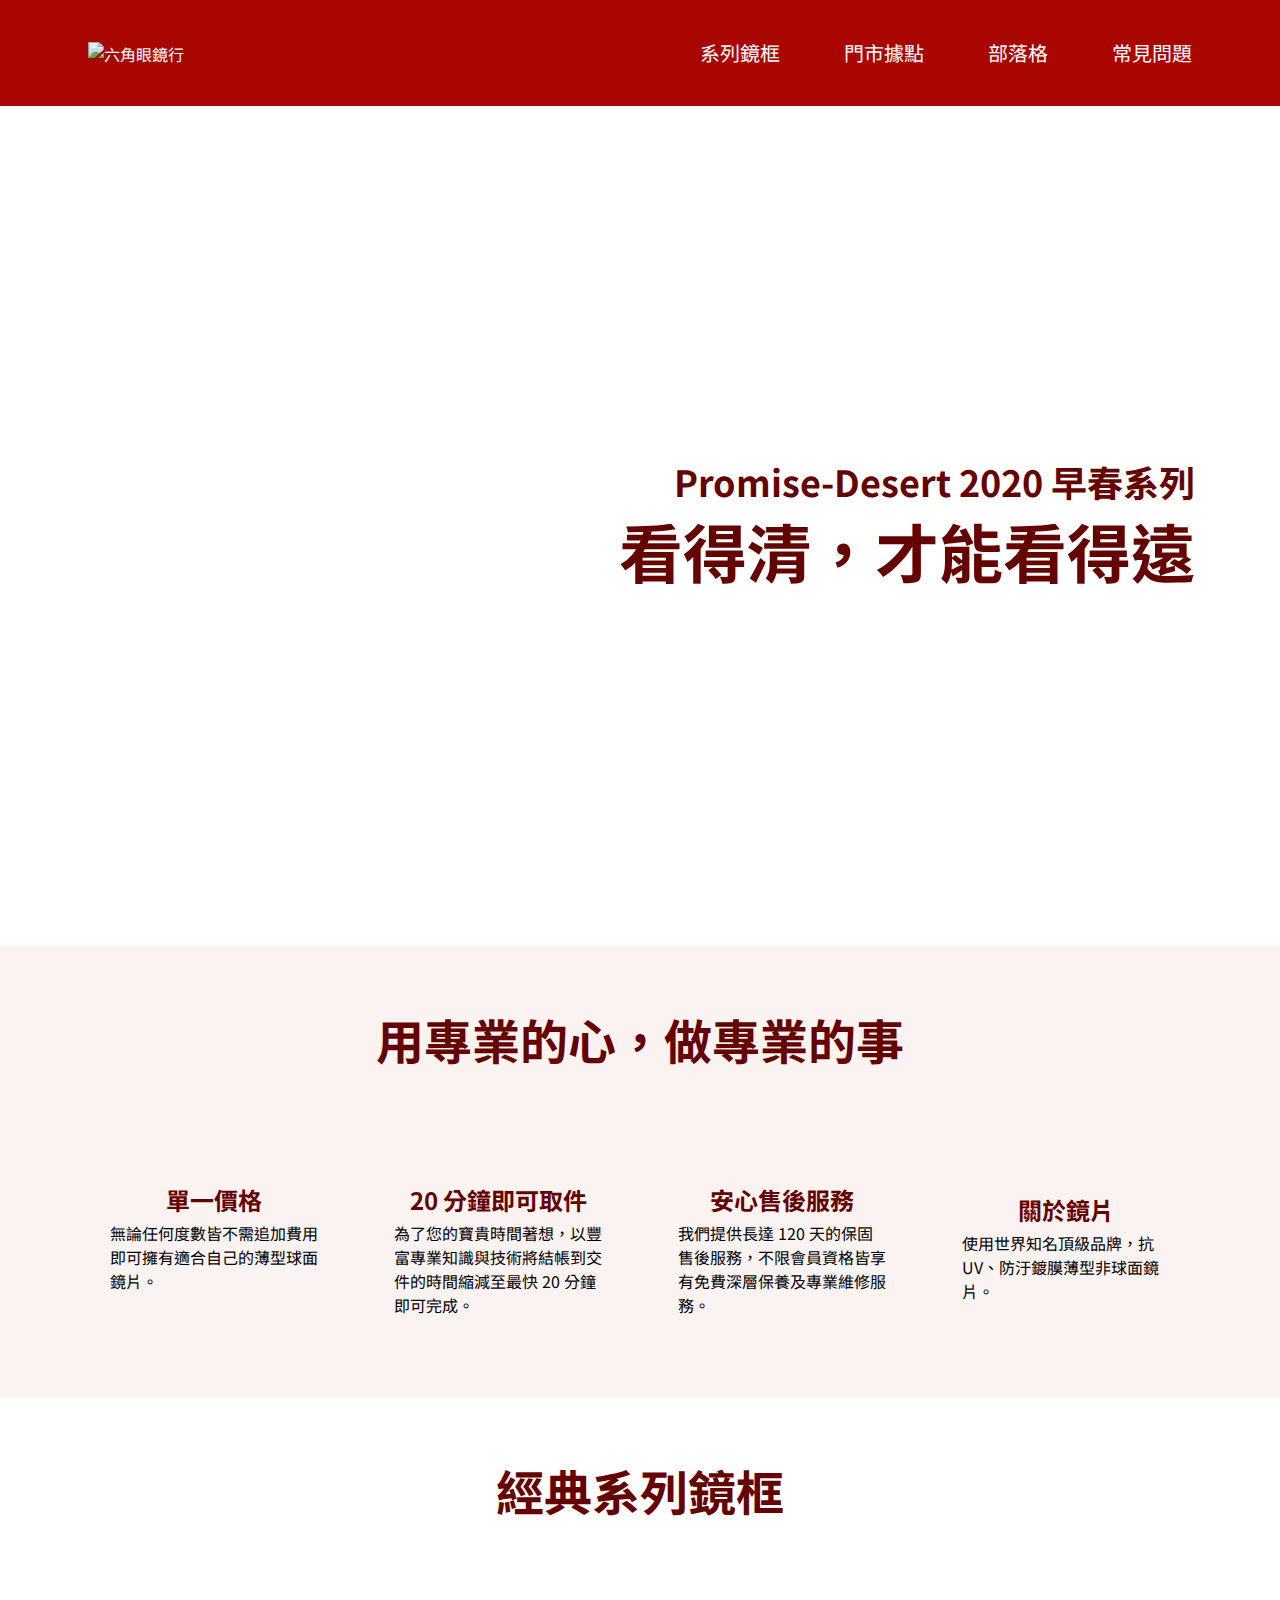
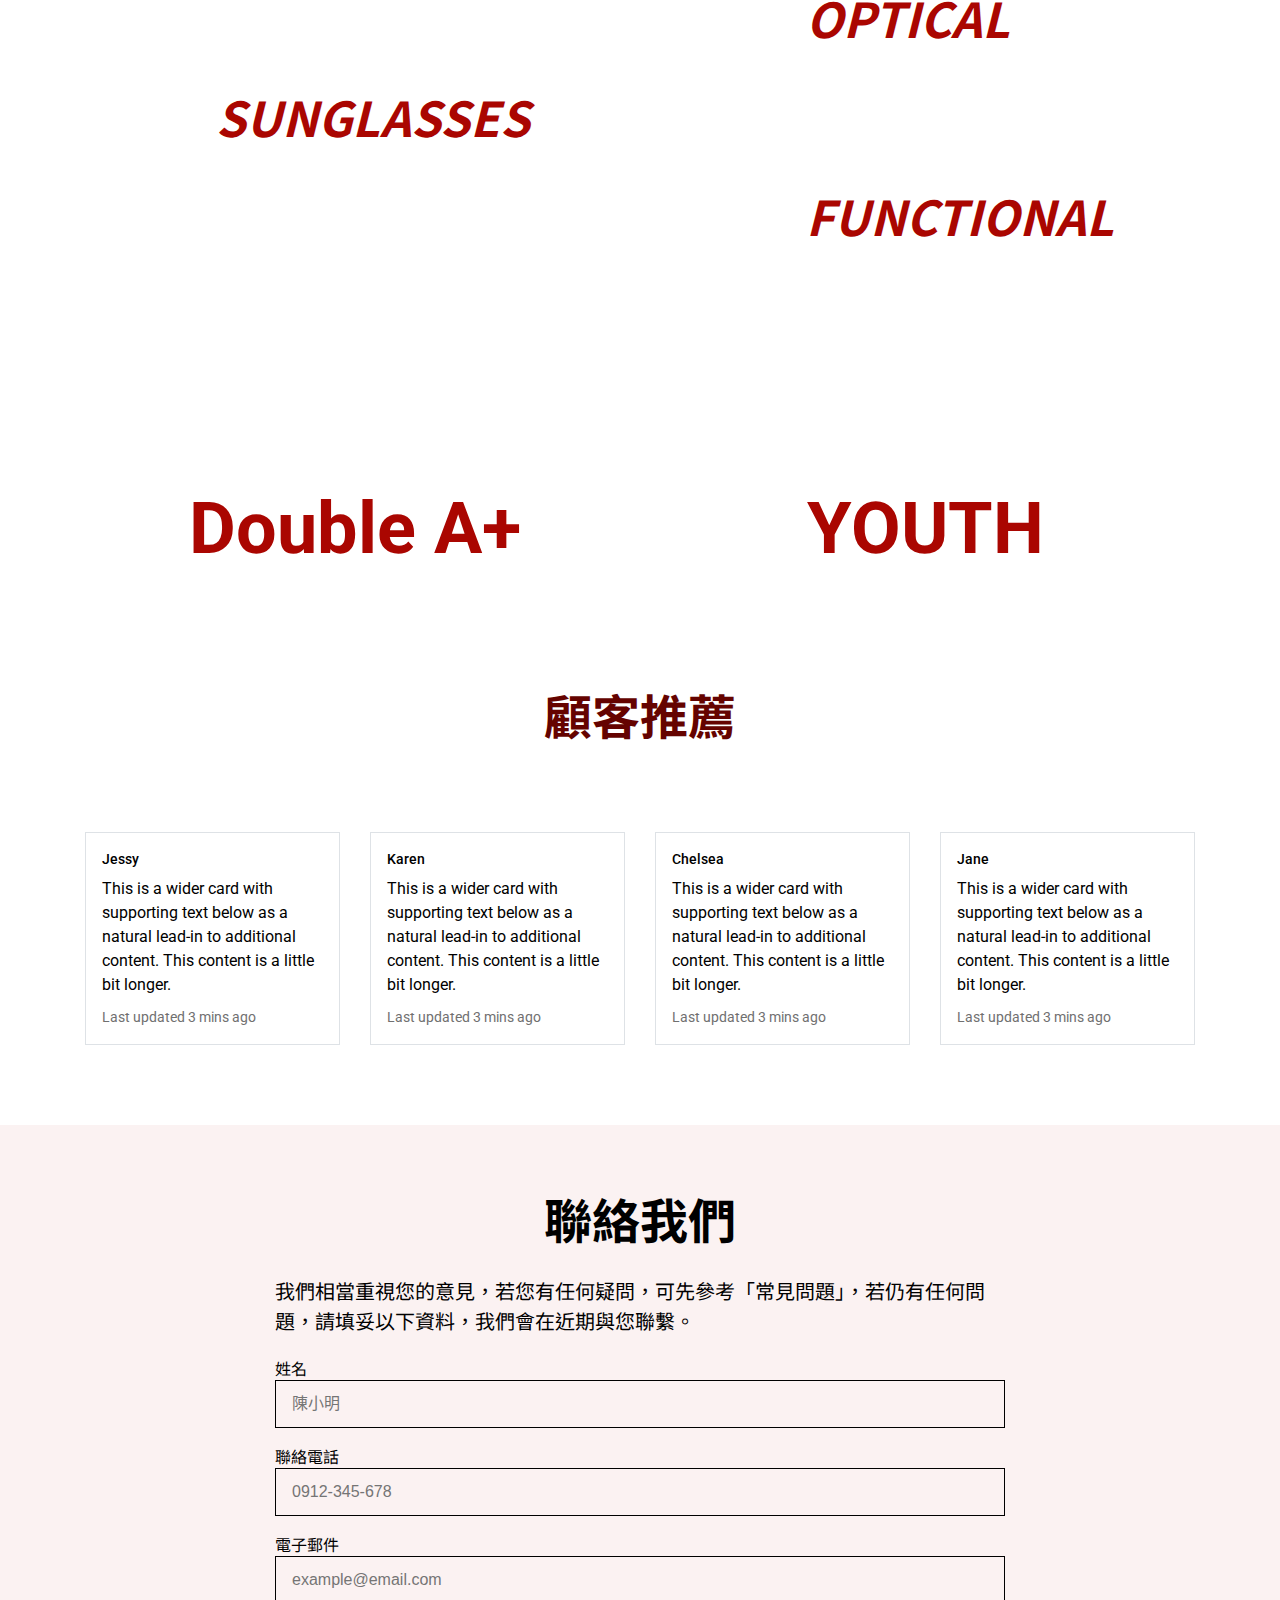
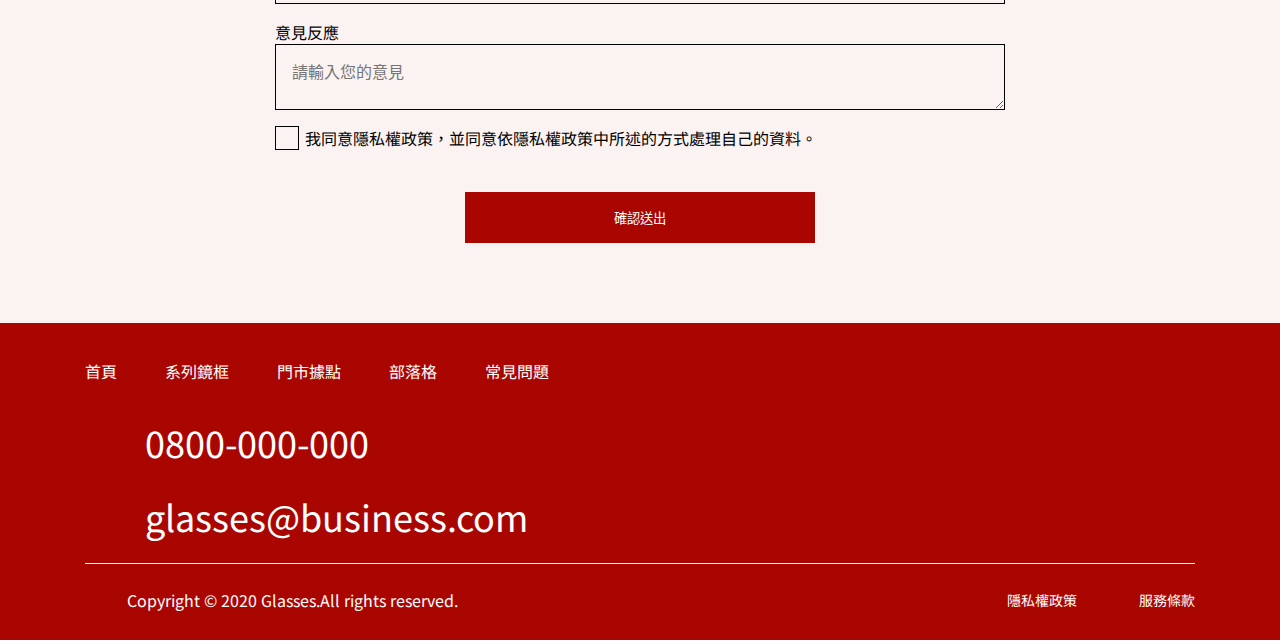
==== commit ae6a9106: "update" ====
--- a/index.html
+++ b/index.html
@@ -17,11 +17,7 @@
       <img src="https://github.com/hexschool/webLayoutTraining1st/blob/master/week3/logo.png?raw=true"
         alt="六角眼鏡行">
     </a>
-<<<<<<< HEAD
-    <ul class="navbar-menu d-flex flex-wrap">
-=======
     <ul class="navbar-menu">
->>>>>>> e81d1831e32638d8279bda4372b09939e7299c7d
       <li><a href="product-opt.html">系列鏡框</a></li>
       <li><a href="location.html">門市據點</a></li>
       <li><a href="#">部落格</a></li>
